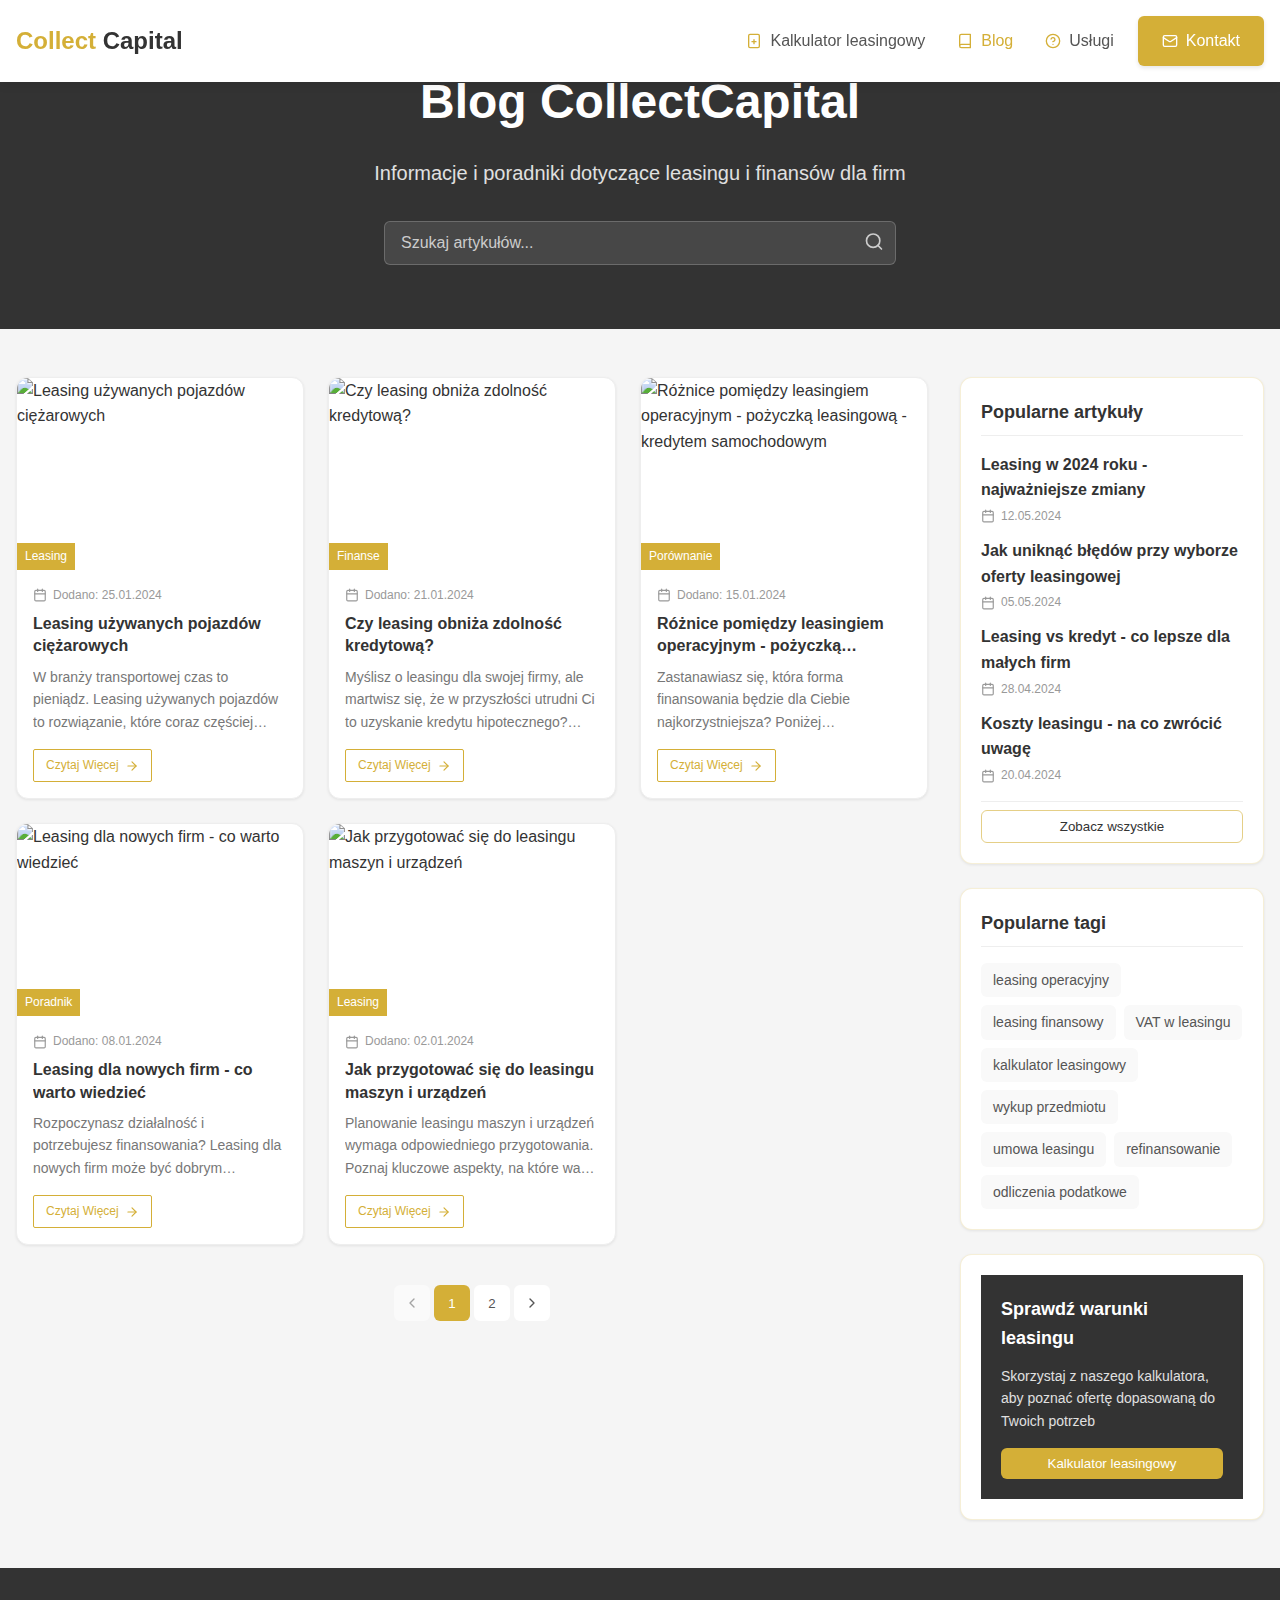
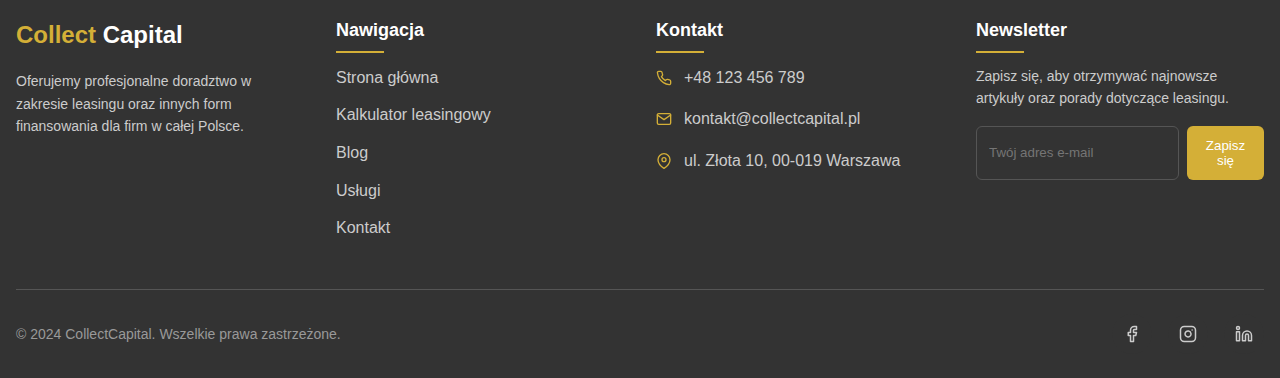
==== public/blog.html @ 5bdd5961 "Add blog post page" ====
<!DOCTYPE html>
<html lang="pl">
<head>
  <meta charset="UTF-8">
  <meta name="viewport" content="width=device-width, initial-scale=1.0">
  <title>Blog - CollectCapital</title>
  <link rel="stylesheet" href="./css/blog-styles.css">
  <link rel="stylesheet" href="https://fonts.googleapis.com/css2?family=Segoe+UI:wght@400;500;600;700&display=swap">
</head>
<body>
  <header class="navbar">
    <div class="container-custom">
      <div class="navbar-content">
        <!-- Logo -->
        <a href="/" class="logo">
          <span class="logo-text">
            <span class="text-brand-gold">Collect</span>
            <span class="text-brand-darkGray">Capital</span>
          </span>
        </a>

        <!-- Desktop Menu -->
        <nav class="desktop-menu">
          <a href="/kalkulator-leasing" class="nav-link">
            <svg xmlns="http://www.w3.org/2000/svg" width="16" height="16" viewBox="0 0 24 24" fill="none" stroke="currentColor" stroke-width="2" stroke-linecap="round" stroke-linejoin="round" class="icon icon-gold">
              <rect x="4" y="2" width="16" height="20" rx="2" ry="2"></rect>
              <line x1="12" y1="10" x2="12" y2="16"></line>
              <line x1="9" y1="13" x2="15" y2="13"></line>
            </svg>
            <span>Kalkulator leasingowy</span>
          </a>
          <a href="/blog" class="nav-link active">
            <svg xmlns="http://www.w3.org/2000/svg" width="16" height="16" viewBox="0 0 24 24" fill="none" stroke="currentColor" stroke-width="2" stroke-linecap="round" stroke-linejoin="round" class="icon">
              <path d="M4 19.5v-15A2.5 2.5 0 0 1 6.5 2H20v20H6.5a2.5 2.5 0 0 1 0-5H20"></path>
            </svg>
            <span>Blog</span>
          </a>
          <a href="/#uslugi" class="nav-link">
            <svg xmlns="http://www.w3.org/2000/svg" width="16" height="16" viewBox="0 0 24 24" fill="none" stroke="currentColor" stroke-width="2" stroke-linecap="round" stroke-linejoin="round" class="icon icon-gold">
              <circle cx="12" cy="12" r="10"></circle>
              <path d="M9.09 9a3 3 0 0 1 5.83 1c0 2-3 3-3 3"></path>
              <line x1="12" y1="17" x2="12.01" y2="17"></line>
            </svg>
            <span>Usługi</span>
          </a>
          <a href="/#kontakt" class="btn-primary nav-btn">
            <svg xmlns="http://www.w3.org/2000/svg" width="16" height="16" viewBox="0 0 24 24" fill="none" stroke="currentColor" stroke-width="2" stroke-linecap="round" stroke-linejoin="round" class="icon">
              <rect x="2" y="4" width="20" height="16" rx="2"></rect>
              <path d="m22 7-8.97 5.7a1.94 1.94 0 0 1-2.06 0L2 7"></path>
            </svg>
            <span>Kontakt</span>
          </a>
        </nav>

        <!-- Mobile Menu Button -->
        <button class="mobile-menu-btn" id="mobileMenuBtn">
          <svg xmlns="http://www.w3.org/2000/svg" width="24" height="24" viewBox="0 0 24 24" fill="none" stroke="currentColor" stroke-width="2" stroke-linecap="round" stroke-linejoin="round" class="menu-icon">
            <line x1="4" y1="12" x2="20" y2="12"></line>
            <line x1="4" y1="6" x2="20" y2="6"></line>
            <line x1="4" y1="18" x2="20" y2="18"></line>
          </svg>
        </button>
      </div>

      <!-- Mobile Menu -->
      <div class="mobile-menu" id="mobileMenu">
        <div class="mobile-menu-links">
          <a href="/kalkulator-leasing" class="mobile-link">
            <svg xmlns="http://www.w3.org/2000/svg" width="20" height="20" viewBox="0 0 24 24" fill="none" stroke="currentColor" stroke-width="2" stroke-linecap="round" stroke-linejoin="round" class="icon icon-gold">
              <rect x="4" y="2" width="16" height="20" rx="2" ry="2"></rect>
              <line x1="12" y1="10" x2="12" y2="16"></line>
              <line x1="9" y1="13" x2="15" y2="13"></line>
            </svg>
            <span>Kalkulator leasingowy</span>
          </a>
          <a href="/blog" class="mobile-link active">
            <svg xmlns="http://www.w3.org/2000/svg" width="20" height="20" viewBox="0 0 24 24" fill="none" stroke="currentColor" stroke-width="2" stroke-linecap="round" stroke-linejoin="round" class="icon">
              <path d="M4 19.5v-15A2.5 2.5 0 0 1 6.5 2H20v20H6.5a2.5 2.5 0 0 1 0-5H20"></path>
            </svg>
            <span>Blog</span>
          </a>
          <a href="/#uslugi" class="mobile-link">
            <svg xmlns="http://www.w3.org/2000/svg" width="20" height="20" viewBox="0 0 24 24" fill="none" stroke="currentColor" stroke-width="2" stroke-linecap="round" stroke-linejoin="round" class="icon icon-gold">
              <circle cx="12" cy="12" r="10"></circle>
              <path d="M9.09 9a3 3 0 0 1 5.83 1c0 2-3 3-3 3"></path>
              <line x1="12" y1="17" x2="12.01" y2="17"></line>
            </svg>
            <span>Usługi</span>
          </a>
          <a href="/#kontakt" class="mobile-link mobile-btn">
            <svg xmlns="http://www.w3.org/2000/svg" width="20" height="20" viewBox="0 0 24 24" fill="none" stroke="currentColor" stroke-width="2" stroke-linecap="round" stroke-linejoin="round" class="icon">
              <rect x="2" y="4" width="20" height="16" rx="2"></rect>
              <path d="m22 7-8.97 5.7a1.94 1.94 0 0 1-2.06 0L2 7"></path>
            </svg>
            <span>Kontakt</span>
          </a>
        </div>
      </div>
    </div>
  </header>
  
  <main>
    <!-- Blog Header -->
    <div class="blog-header">
      <div class="container-custom">
        <h1 class="blog-title">Blog CollectCapital</h1>
        <p class="blog-subtitle">
          Informacje i poradniki dotyczące leasingu i finansów dla firm
        </p>
        
        <!-- Search Bar -->
        <div class="search-container">
          <div class="search-bar">
            <input
              type="text"
              placeholder="Szukaj artykułów..."
              id="searchInput"
              class="search-input"
            />
            <button class="search-button">
              <svg xmlns="http://www.w3.org/2000/svg" width="20" height="20" viewBox="0 0 24 24" fill="none" stroke="currentColor" stroke-width="2" stroke-linecap="round" stroke-linejoin="round">
                <circle cx="11" cy="11" r="8"></circle>
                <line x1="21" y1="21" x2="16.65" y2="16.65"></line>
              </svg>
            </button>
          </div>
        </div>
      </div>
    </div>
    
    <!-- Blog Content -->
    <div class="blog-content">
      <div class="container-custom">
        <div class="blog-grid">
          <!-- Articles Grid -->
          <div class="articles-grid">
            <div class="articles-container">
              <!-- Article 1 -->
              <article class="blog-card">
                <a href="/blog-post.html?id=1">
                  <div class="blog-card-image">
                    <img 
                      src="https://images.unsplash.com/photo-1519003722824-194d4455a60c?w=800&h=500&auto=format&fit=crop" 
                      alt="Leasing używanych pojazdów ciężarowych" 
                    />
                    <div class="blog-card-category">
                      Leasing
                    </div>
                  </div>
                </a>
                <div class="blog-card-content">
                  <div class="blog-card-date">
                    <svg xmlns="http://www.w3.org/2000/svg" width="14" height="14" viewBox="0 0 24 24" fill="none" stroke="currentColor" stroke-width="2" stroke-linecap="round" stroke-linejoin="round">
                      <rect x="3" y="4" width="18" height="18" rx="2" ry="2"></rect>
                      <line x1="16" y1="2" x2="16" y2="6"></line>
                      <line x1="8" y1="2" x2="8" y2="6"></line>
                      <line x1="3" y1="10" x2="21" y2="10"></line>
                    </svg>
                    <span>Dodano: 25.01.2024</span>
                  </div>
                  <h2 class="blog-card-title">
                    <a href="/blog-post.html?id=1">
                      Leasing używanych pojazdów ciężarowych
                    </a>
                  </h2>
                  <p class="blog-card-excerpt">W branży transportowej czas to pieniądz. Leasing używanych pojazdów to rozwiązanie, które coraz częściej wybierają firmy transportowe.</p>
                  <a href="/blog-post.html?id=1" class="blog-card-link">
                    Czytaj Więcej
                    <svg xmlns="http://www.w3.org/2000/svg" width="14" height="14" viewBox="0 0 24 24" fill="none" stroke="currentColor" stroke-width="2" stroke-linecap="round" stroke-linejoin="round">
                      <line x1="5" y1="12" x2="19" y2="12"></line>
                      <polyline points="12 5 19 12 12 19"></polyline>
                    </svg>
                  </a>
                </div>
              </article>
              
              <!-- Article 2 -->
              <article class="blog-card">
                <a href="/blog-post.html?id=2">
                  <div class="blog-card-image">
                    <img 
                      src="https://images.unsplash.com/photo-1589666564459-93cdd3ab856a?w=800&h=500&auto=format&fit=crop" 
                      alt="Czy leasing obniża zdolność kredytową?" 
                    />
                    <div class="blog-card-category">
                      Finanse
                    </div>
                  </div>
                </a>
                <div class="blog-card-content">
                  <div class="blog-card-date">
                    <svg xmlns="http://www.w3.org/2000/svg" width="14" height="14" viewBox="0 0 24 24" fill="none" stroke="currentColor" stroke-width="2" stroke-linecap="round" stroke-linejoin="round">
                      <rect x="3" y="4" width="18" height="18" rx="2" ry="2"></rect>
                      <line x1="16" y1="2" x2="16" y2="6"></line>
                      <line x1="8" y1="2" x2="8" y2="6"></line>
                      <line x1="3" y1="10" x2="21" y2="10"></line>
                    </svg>
                    <span>Dodano: 21.01.2024</span>
                  </div>
                  <h2 class="blog-card-title">
                    <a href="/blog-post.html?id=2">
                      Czy leasing obniża zdolność kredytową?
                    </a>
                  </h2>
                  <p class="blog-card-excerpt">Myślisz o leasingu dla swojej firmy, ale martwisz się, że w przyszłości utrudni Ci to uzyskanie kredytu hipotecznego? Sprawdź jak jest!</p>
                  <a href="/blog-post.html?id=2" class="blog-card-link">
                    Czytaj Więcej
                    <svg xmlns="http://www.w3.org/2000/svg" width="14" height="14" viewBox="0 0 24 24" fill="none" stroke="currentColor" stroke-width="2" stroke-linecap="round" stroke-linejoin="round">
                      <line x1="5" y1="12" x2="19" y2="12"></line>
                      <polyline points="12 5 19 12 12 19"></polyline>
                    </svg>
                  </a>
                </div>
              </article>
              
              <!-- Article 3 -->
              <article class="blog-card">
                <a href="/blog-post.html?id=3">
                  <div class="blog-card-image">
                    <img 
                      src="https://images.unsplash.com/photo-1593672715438-d88a70629abe?w=800&h=500&auto=format&fit=crop" 
                      alt="Różnice pomiędzy leasingiem operacyjnym - pożyczką leasingową - kredytem samochodowym" 
                    />
                    <div class="blog-card-category">
                      Porównanie
                    </div>
                  </div>
                </a>
                <div class="blog-card-content">
                  <div class="blog-card-date">
                    <svg xmlns="http://www.w3.org/2000/svg" width="14" height="14" viewBox="0 0 24 24" fill="none" stroke="currentColor" stroke-width="2" stroke-linecap="round" stroke-linejoin="round">
                      <rect x="3" y="4" width="18" height="18" rx="2" ry="2"></rect>
                      <line x1="16" y1="2" x2="16" y2="6"></line>
                      <line x1="8" y1="2" x2="8" y2="6"></line>
                      <line x1="3" y1="10" x2="21" y2="10"></line>
                    </svg>
                    <span>Dodano: 15.01.2024</span>
                  </div>
                  <h2 class="blog-card-title">
                    <a href="/blog-post.html?id=3">
                      Różnice pomiędzy leasingiem operacyjnym - pożyczką leasingową - kredytem samochodowym
                    </a>
                  </h2>
                  <p class="blog-card-excerpt">Zastanawiasz się, która forma finansowania będzie dla Ciebie najkorzystniejsza? Poniżej przedstawiamy różnice i pomagamy wybrać.</p>
                  <a href="/blog-post.html?id=3" class="blog-card-link">
                    Czytaj Więcej
                    <svg xmlns="http://www.w3.org/2000/svg" width="14" height="14" viewBox="0 0 24 24" fill="none" stroke="currentColor" stroke-width="2" stroke-linecap="round" stroke-linejoin="round">
                      <line x1="5" y1="12" x2="19" y2="12"></line>
                      <polyline points="12 5 19 12 12 19"></polyline>
                    </svg>
                  </a>
                </div>
              </article>
              
              <!-- Article 4 -->
              <article class="blog-card">
                <a href="/blog-post.html?id=4">
                  <div class="blog-card-image">
                    <img 
                      src="https://images.unsplash.com/photo-1507679799987-c73779587ccf?w=800&h=500&auto=format&fit=crop" 
                      alt="Leasing dla nowych firm - co warto wiedzieć" 
                    />
                    <div class="blog-card-category">
                      Poradnik
                    </div>
                  </div>
                </a>
                <div class="blog-card-content">
                  <div class="blog-card-date">
                    <svg xmlns="http://www.w3.org/2000/svg" width="14" height="14" viewBox="0 0 24 24" fill="none" stroke="currentColor" stroke-width="2" stroke-linecap="round" stroke-linejoin="round">
                      <rect x="3" y="4" width="18" height="18" rx="2" ry="2"></rect>
                      <line x1="16" y1="2" x2="16" y2="6"></line>
                      <line x1="8" y1="2" x2="8" y2="6"></line>
                      <line x1="3" y1="10" x2="21" y2="10"></line>
                    </svg>
                    <span>Dodano: 08.01.2024</span>
                  </div>
                  <h2 class="blog-card-title">
                    <a href="/blog-post.html?id=4">
                      Leasing dla nowych firm - co warto wiedzieć
                    </a>
                  </h2>
                  <p class="blog-card-excerpt">Rozpoczynasz działalność i potrzebujesz finansowania? Leasing dla nowych firm może być dobrym rozwiązaniem. Poznaj warunki i możliwości.</p>
                  <a href="/blog-post.html?id=4" class="blog-card-link">
                    Czytaj Więcej
                    <svg xmlns="http://www.w3.org/2000/svg" width="14" height="14" viewBox="0 0 24 24" fill="none" stroke="currentColor" stroke-width="2" stroke-linecap="round" stroke-linejoin="round">
                      <line x1="5" y1="12" x2="19" y2="12"></line>
                      <polyline points="12 5 19 12 12 19"></polyline>
                    </svg>
                  </a>
                </div>
              </article>
              
              <!-- Article 5 -->
              <article class="blog-card">
                <a href="/blog-post.html?id=5">
                  <div class="blog-card-image">
                    <img 
                      src="https://images.unsplash.com/photo-1570222094114-d054a817e56b?w=800&h=500&auto=format&fit=crop" 
                      alt="Jak przygotować się do leasingu maszyn i urządzeń" 
                    />
                    <div class="blog-card-category">
                      Leasing
                    </div>
                  </div>
                </a>
                <div class="blog-card-content">
                  <div class="blog-card-date">
                    <svg xmlns="http://www.w3.org/2000/svg" width="14" height="14" viewBox="0 0 24 24" fill="none" stroke="currentColor" stroke-width="2" stroke-linecap="round" stroke-linejoin="round">
                      <rect x="3" y="4" width="18" height="18" rx="2" ry="2"></rect>
                      <line x1="16" y1="2" x2="16" y2="6"></line>
                      <line x1="8" y1="2" x2="8" y2="6"></line>
                      <line x1="3" y1="10" x2="21" y2="10"></line>
                    </svg>
                    <span>Dodano: 02.01.2024</span>
                  </div>
                  <h2 class="blog-card-title">
                    <a href="/blog-post.html?id=5">
                      Jak przygotować się do leasingu maszyn i urządzeń
                    </a>
                  </h2>
                  <p class="blog-card-excerpt">Planowanie leasingu maszyn i urządzeń wymaga odpowiedniego przygotowania. Poznaj kluczowe aspekty, na które warto zwrócić uwagę.</p>
                  <a href="/blog-post.html?id=5" class="blog-card-link">
                    Czytaj Więcej
                    <svg xmlns="http://www.w3.org/2000/svg" width="14" height="14" viewBox="0 0 24 24" fill="none" stroke="currentColor" stroke-width="2" stroke-linecap="round" stroke-linejoin="round">
                      <line x1="5" y1="12" x2="19" y2="12"></line>
                      <polyline points="12 5 19 12 12 19"></polyline>
                    </svg>
                  </a>
                </div>
              </article>
            </div>
            
            <!-- Pagination -->
            <div class="pagination">
              <nav class="pagination-nav">
                <button class="pagination-btn pagination-prev disabled">
                  <svg xmlns="http://www.w3.org/2000/svg" width="16" height="16" viewBox="0 0 24 24" fill="none" stroke="currentColor" stroke-width="2" stroke-linecap="round" stroke-linejoin="round">
                    <polyline points="15 18 9 12 15 6"></polyline>
                  </svg>
                </button>
                
                <button class="pagination-btn pagination-page active">1</button>
                <button class="pagination-btn pagination-page">2</button>
                
                <button class="pagination-btn pagination-next">
                  <svg xmlns="http://www.w3.org/2000/svg" width="16" height="16" viewBox="0 0 24 24" fill="none" stroke="currentColor" stroke-width="2" stroke-linecap="round" stroke-linejoin="round">
                    <polyline points="9 18 15 12 9 6"></polyline>
                  </svg>
                </button>
              </nav>
            </div>
          </div>
          
          <!-- Sidebar -->
          <div class="blog-sidebar">
            <!-- Popular articles -->
            <div class="sidebar-widget">
              <h3 class="sidebar-widget-title">Popularne artykuły</h3>
              <ul class="popular-articles">
                <li class="popular-article">
                  <a href="/blog-post.html?id=6" class="popular-article-link">
                    <h4 class="popular-article-title">
                      Leasing w 2024 roku - najważniejsze zmiany
                    </h4>
                    <div class="popular-article-date">
                      <svg xmlns="http://www.w3.org/2000/svg" width="14" height="14" viewBox="0 0 24 24" fill="none" stroke="currentColor" stroke-width="2" stroke-linecap="round" stroke-linejoin="round">
                        <rect x="3" y="4" width="18" height="18" rx="2" ry="2"></rect>
                        <line x1="16" y1="2" x2="16" y2="6"></line>
                        <line x1="8" y1="2" x2="8" y2="6"></line>
                        <line x1="3" y1="10" x2="21" y2="10"></line>
                      </svg>
                      12.05.2024
                    </div>
                  </a>
                </li>
                <li class="popular-article">
                  <a href="/blog-post.html?id=7" class="popular-article-link">
                    <h4 class="popular-article-title">
                      Jak uniknąć błędów przy wyborze oferty leasingowej
                    </h4>
                    <div class="popular-article-date">
                      <svg xmlns="http://www.w3.org/2000/svg" width="14" height="14" viewBox="0 0 24 24" fill="none" stroke="currentColor" stroke-width="2" stroke-linecap="round" stroke-linejoin="round">
                        <rect x="3" y="4" width="18" height="18" rx="2" ry="2"></rect>
                        <line x1="16" y1="2" x2="16" y2="6"></line>
                        <line x1="8" y1="2" x2="8" y2="6"></line>
                        <line x1="3" y1="10" x2="21" y2="10"></line>
                      </svg>
                      05.05.2024
                    </div>
                  </a>
                </li>
                <li class="popular-article">
                  <a href="/blog-post.html?id=8" class="popular-article-link">
                    <h4 class="popular-article-title">
                      Leasing vs kredyt - co lepsze dla małych firm
                    </h4>
                    <div class="popular-article-date">
                      <svg xmlns="http://www.w3.org/2000/svg" width="14" height="14" viewBox="0 0 24 24" fill="none" stroke="currentColor" stroke-width="2" stroke-linecap="round" stroke-linejoin="round">
                        <rect x="3" y="4" width="18" height="18" rx="2" ry="2"></rect>
                        <line x1="16" y1="2" x2="16" y2="6"></line>
                        <line x1="8" y1="2" x2="8" y2="6"></line>
                        <line x1="3" y1="10" x2="21" y2="10"></line>
                      </svg>
                      28.04.2024
                    </div>
                  </a>
                </li>
                <li class="popular-article">
                  <a href="/blog-post.html?id=9" class="popular-article-link">
                    <h4 class="popular-article-title">
                      Koszty leasingu - na co zwrócić uwagę
                    </h4>
                    <div class="popular-article-date">
                      <svg xmlns="http://www.w3.org/2000/svg" width="14" height="14" viewBox="0 0 24 24" fill="none" stroke="currentColor" stroke-width="2" stroke-linecap="round" stroke-linejoin="round">
                        <rect x="3" y="4" width="18" height="18" rx="2" ry="2"></rect>
                        <line x1="16" y1="2" x2="16" y2="6"></line>
                        <line x1="8" y1="2" x2="8" y2="6"></line>
                        <line x1="3" y1="10" x2="21" y2="10"></line>
                      </svg>
                      20.04.2024
                    </div>
                  </a>
                </li>
              </ul>
              <div class="sidebar-widget-cta">
                <a href="/blog">
                  <button class="widget-cta-button">
                    Zobacz wszystkie
                  </button>
                </a>
              </div>
            </div>
            
            <!-- Tags -->
            <div class="sidebar-widget">
              <h3 class="sidebar-widget-title">Popularne tagi</h3>
              <div class="tags-container">
                <a href="/blog/tag/leasing-operacyjny" class="tag">leasing operacyjny</a>
                <a href="/blog/tag/leasing-finansowy" class="tag">leasing finansowy</a>
                <a href="/blog/tag/vat-w-leasingu" class="tag">VAT w leasingu</a>
                <a href="/blog/tag/kalkulator-leasingowy" class="tag">kalkulator leasingowy</a>
                <a href="/blog/tag/wykup-przedmiotu" class="tag">wykup przedmiotu</a>
                <a href="/blog/tag/umowa-leasingu" class="tag">umowa leasingu</a>
                <a href="/blog/tag/refinansowanie" class="tag">refinansowanie</a>
                <a href="/blog/tag/odliczenia-podatkowe" class="tag">odliczenia podatkowe</a>
              </div>
            </div>
            
            <!-- Leasing calculator CTA -->
            <div class="sidebar-widget calculator-cta">
              <div class="calculator-cta-content">
                <h3 class="calculator-cta-title">Sprawdź warunki leasingu</h3>
                <p class="calculator-cta-text">Skorzystaj z naszego kalkulatora, aby poznać ofertę dopasowaną do Twoich potrzeb</p>
                <a href="/kalkulator-leasing">
                  <button class="calculator-cta-button">
                    Kalkulator leasingowy
                  </button>
                </a>
              </div>
            </div>
          </div>
        </div>
      </div>
    </div>
  </main>
  
  <footer class="footer">
    <div class="container-custom">
      <div class="footer-grid">
        <div class="footer-column">
          <a href="/" class="footer-logo">
            <span class="footer-logo-text">
              <span class="text-brand-gold">Collect</span>
              <span class="text-white">Capital</span>
            </span>
          </a>
          <p class="footer-description">
            Oferujemy profesjonalne doradztwo w zakresie leasingu oraz innych form finansowania dla firm w całej Polsce.
          </p>
        </div>
        
        <div class="footer-column">
          <h4 class="footer-heading">Nawigacja</h4>
          <ul class="footer-links">
            <li><a href="/" class="footer-link">Strona główna</a></li>
            <li><a href="/kalkulator-leasing" class="footer-link">Kalkulator leasingowy</a></li>
            <li><a href="/blog" class="footer-link">Blog</a></li>
            <li><a href="/#uslugi" class="footer-link">Usługi</a></li>
            <li><a href="/#kontakt" class="footer-link">Kontakt</a></li>
          </ul>
        </div>
        
        <div class="footer-column">
          <h4 class="footer-heading">Kontakt</h4>
          <address class="footer-contact">
            <div class="footer-contact-item">
              <svg xmlns="http://www.w3.org/2000/svg" width="16" height="16" viewBox="0 0 24 24" fill="none" stroke="currentColor" stroke-width="2" stroke-linecap="round" stroke-linejoin="round" class="footer-icon">
                <path d="M22 16.92v3a2 2 0 0 1-2.18 2 19.79 19.79 0 0 1-8.63-3.07 19.5 19.5 0 0 1-6-6 19.79 19.79 0 0 1-3.07-8.67A2 2 0 0 1 4.11 2h3a2 2 0 0 1 2 1.72 12.84 12.84 0 0 0 .7 2.81 2 2 0 0 1-.45 2.11L8.09 9.91a16 16 0 0 0 6 6l1.27-1.27a2 2 0 0 1 2.11-.45 12.84 12.84 0 0 0 2.81.7A2 2 0 0 1 22 16.92z"></path>
              </svg>
              <span>+48 123 456 789</span>
            </div>
            
            <div class="footer-contact-item">
              <svg xmlns="http://www.w3.org/2000/svg" width="16" height="16" viewBox="0 0 24 24" fill="none" stroke="currentColor" stroke-width="2" stroke-linecap="round" stroke-linejoin="round" class="footer-icon">
                <path d="M4 4h16c1.1 0 2 .9 2 2v12c0 1.1-.9 2-2 2H4c-1.1 0-2-.9-2-2V6c0-1.1.9-2 2-2z"></path>
                <polyline points="22,6 12,13 2,6"></polyline>
              </svg>
              <span>kontakt@collectcapital.pl</span>
            </div>
            
            <div class="footer-contact-item">
              <svg xmlns="http://www.w3.org/2000/svg" width="16" height="16" viewBox="0 0 24 24" fill="none" stroke="currentColor" stroke-width="2" stroke-linecap="round" stroke-linejoin="round" class="footer-icon">
                <path d="M21 10c0 7-9 13-9 13s-9-6-9-13a9 9 0 0 1 18 0z"></path>
                <circle cx="12" cy="10" r="3"></circle>
              </svg>
              <span>ul. Złota 10, 00-019 Warszawa</span>
            </div>
          </address>
        </div>
        
        <div class="footer-column">
          <h4 class="footer-heading">Newsletter</h4>
          <p class="footer-newsletter-text">
            Zapisz się, aby otrzymywać najnowsze artykuły oraz porady dotyczące leasingu.
          </p>
          <form class="footer-newsletter-form">
            <input type="email" placeholder="Twój adres e-mail" class="footer-newsletter-input" required />
            <button type="submit" class="footer-newsletter-submit">Zapisz się</button>
          </form>
        </div>
      </div>
      
      <div class="footer-bottom">
        <div class="footer-copyright">
          © 2024 CollectCapital. Wszelkie prawa zastrzeżone.
        </div>
        <div class="footer-social">
          <a href="#" class="footer-social-link">
            <svg xmlns="http://www.w3.org/2000/svg" width="18" height="18" viewBox="0 0 24 24" fill="none" stroke="currentColor" stroke-width="2" stroke-linecap="round" stroke-linejoin="round">
              <path d="M18 2h-3a5 5 0 0 0-5 5v3H7v4h3v8h4v-8h3l1-4h-4V7a1 1 0 0 1 1-1h3z"></path>
            </svg>
          </a>
          <a href="#" class="footer-social-link">
            <svg xmlns="http://www.w3.org/2000/svg" width="18" height="18" viewBox="0 0 24 24" fill="none" stroke="currentColor" stroke-width="2" stroke-linecap="round" stroke-linejoin="round">
              <rect x="2" y="2" width="20" height="20" rx="5" ry="5"></rect>
              <path d="M16 11.37A4 4 0 1 1 12.63 8 4 4 0 0 1 16 11.37z"></path>
              <line x1="17.5" y1="6.5" x2="17.51" y2="6.5"></line>
            </svg>
          </a>
          <a href="#" class="footer-social-link">
            <svg xmlns="http://www.w3.org/2000/svg" width="18" height="18" viewBox="0 0 24 24" fill="none" stroke="currentColor" stroke-width="2" stroke-linecap="round" stroke-linejoin="round">
              <path d="M16 8a6 6 0 0 1 6 6v7h-4v-7a2 2 0 0 0-2-2 2 2 0 0 0-2 2v7h-4v-7a6 6 0 0 1 6-6z"></path>
              <rect x="2" y="9" width="4" height="12"></rect>
              <circle cx="4" cy="4" r="2"></circle>
            </svg>
          </a>
        </div>
      </div>
    </div>
  </footer>
  
  <script src="./js/blog.js"></script>
</body>
</html>
---- public/css/blog-styles.css ----
/* Resetowanie stylów */
* {
  box-sizing: border-box;
  margin: 0;
  padding: 0;
}

html {
  scroll-behavior: smooth;
}

body {
  font-family: 'Segoe UI', Tahoma, Geneva, Verdana, sans-serif;
  line-height: 1.6;
  color: #333;
  background-color: #f5f5f5;
}

a {
  text-decoration: none;
  color: inherit;
}

img {
  max-width: 100%;
  height: auto;
}

ul, ol {
  list-style: none;
}

/* Zmienne kolorów */
:root {
  --brand-gold: #D4AF37;
  --brand-lightGold: #E5C158;
  --brand-darkGray: #333;
  --brand-lightGray: #f5f5f5;
  --white: #fff;
  --gray-100: #f9f9f9;
  --gray-200: #eee;
  --gray-300: #e0e0e0;
  --gray-400: #ccc;
  --gray-500: #999;
  --gray-600: #777;
  --gray-700: #555;
  --gray-800: #333;
  --gray-900: #111;
}

/* Kontenery */
.container-custom {
  max-width: 1280px;
  margin: 0 auto;
  padding: 0 1rem;
}

.py-16 {
  padding-top: 4rem;
  padding-bottom: 4rem;
}

.pt-28 {
  padding-top: 7rem;
}

/* Nagłówek (navbar) */
.navbar {
  position: fixed;
  top: 0;
  left: 0;
  right: 0;
  z-index: 50;
  transition: all 0.3s ease;
  background-color: var(--white);
  box-shadow: 0 2px 10px rgba(0, 0, 0, 0.1);
  padding: 1rem 0;
}

.navbar-content {
  display: flex;
  align-items: center;
  justify-content: space-between;
}

.logo {
  display: flex;
  align-items: center;
  gap: 0.5rem;
  transition: opacity 0.3s;
}

.logo:hover {
  opacity: 0.8;
}

.logo-text {
  font-size: 1.5rem;
  font-weight: bold;
}

.text-brand-gold {
  color: var(--brand-gold);
}

.text-brand-darkGray {
  color: var(--brand-darkGray);
}

.text-white {
  color: var(--white);
}

.desktop-menu {
  display: none;
}

.nav-link {
  display: flex;
  align-items: center;
  padding: 0.5rem 1rem;
  border-radius: 0.375rem;
  color: var(--gray-700);
  transition: background-color 0.2s;
}

.nav-link:hover {
  background-color: var(--brand-lightGray);
}

.nav-link.active {
  color: var(--brand-gold);
  font-weight: 500;
}

.nav-btn {
  display: flex;
  align-items: center;
  margin-left: 0.5rem;
  padding: 0.5rem 1rem;
}

.icon {
  margin-right: 0.5rem;
}

.icon-gold {
  color: var(--brand-gold);
}

.mobile-menu-btn {
  display: flex;
  padding: 0.5rem;
  border: none;
  background: transparent;
  cursor: pointer;
  color: var(--gray-700);
  border-radius: 0.375rem;
}

.mobile-menu-btn:hover {
  background-color: var(--gray-100);
}

.menu-icon {
  width: 1.5rem;
  height: 1.5rem;
}

.mobile-menu {
  height: 0;
  overflow: hidden;
  opacity: 0;
  transition: all 0.3s ease-in-out;
}

.mobile-menu.open {
  height: auto;
  opacity: 1;
  margin-top: 1rem;
}

.mobile-menu-links {
  display: flex;
  flex-direction: column;
  padding: 0.5rem 0;
}

.mobile-link {
  display: flex;
  align-items: center;
  padding: 0.75rem;
  border-radius: 0.375rem;
  color: var(--gray-700);
  transition: background-color 0.2s;
}

.mobile-link:hover {
  background-color: var(--brand-lightGray);
}

.mobile-link.active {
  color: var(--brand-gold);
  font-weight: 500;
}

.mobile-btn {
  background-color: var(--brand-gold);
  color: var(--white);
  margin-top: 0.5rem;
  transition: background-color 0.2s;
}

.mobile-btn:hover {
  background-color: var(--brand-lightGold);
}

/* Przyciski */
.btn-primary {
  background-color: var(--brand-gold);
  color: var(--white);
  padding: 0.75rem 1.5rem;
  border-radius: 0.375rem;
  font-weight: 500;
  transition: background-color 0.3s;
  display: inline-flex;
  align-items: center;
  justify-content: center;
  cursor: pointer;
  border: none;
  box-shadow: 0 2px 4px rgba(0, 0, 0, 0.1);
}

.btn-primary:hover {
  background-color: var(--brand-lightGold);
}

/* Nagłówek bloga */
.blog-header {
  background-color: var(--brand-darkGray);
  color: var(--white);
  padding: 4rem 1rem;
  text-align: center;
}

.blog-title {
  font-size: 2.5rem;
  font-weight: bold;
  margin-bottom: 1rem;
}

.blog-subtitle {
  font-size: 1.25rem;
  color: var(--gray-300);
  max-width: 48rem;
  margin: 0 auto 2rem;
}

.search-container {
  max-width: 32rem;
  margin: 0 auto;
}

.search-bar {
  position: relative;
  width: 100%;
}

.search-input {
  width: 100%;
  padding: 0.75rem 1rem;
  border-radius: 0.375rem;
  background-color: rgba(255, 255, 255, 0.1);
  border: 1px solid rgba(255, 255, 255, 0.2);
  color: var(--white);
  font-size: 1rem;
}

.search-input::placeholder {
  color: var(--gray-400);
}

.search-button {
  position: absolute;
  right: 0.75rem;
  top: 50%;
  transform: translateY(-50%);
  background: transparent;
  border: none;
  color: var(--gray-400);
  cursor: pointer;
}

/* Zawartość bloga */
.blog-content {
  padding: 3rem 0;
}

.blog-grid {
  display: grid;
  grid-template-columns: 1fr;
  gap: 2rem;
}

.articles-grid {
  display: flex;
  flex-direction: column;
}

.articles-container {
  display: grid;
  grid-template-columns: 1fr;
  gap: 1.5rem;
}

/* Karty wpisów na blogu */
.blog-card {
  background-color: var(--white);
  border-radius: 0.75rem;
  overflow: hidden;
  box-shadow: 0 1px 3px rgba(0, 0, 0, 0.08);
  display: flex;
  flex-direction: column;
  height: 100%;
  border: 1px solid var(--gray-200);
  transition: box-shadow 0.3s;
}

.blog-card:hover {
  box-shadow: 0 4px 15px rgba(0, 0, 0, 0.1);
}

.blog-card-image {
  position: relative;
  height: 12rem;
  overflow: hidden;
}

.blog-card-image img {
  width: 100%;
  height: 100%;
  object-fit: cover;
  transition: transform 0.5s;
}

.blog-card:hover .blog-card-image img {
  transform: scale(1.05);
}

.blog-card-category {
  position: absolute;
  bottom: 0;
  left: 0;
  background-color: var(--brand-gold);
  color: var(--white);
  font-size: 0.75rem;
  font-weight: 500;
  padding: 0.25rem 0.5rem;
}

.blog-card-content {
  padding: 1rem;
  display: flex;
  flex-direction: column;
  flex-grow: 1;
}

.blog-card-date {
  display: flex;
  align-items: center;
  color: var(--gray-500);
  font-size: 0.75rem;
  margin-bottom: 0.5rem;
}

.blog-card-date svg {
  margin-right: 0.375rem;
}

.blog-card-title {
  font-size: 1rem;
  font-weight: 600;
  margin-bottom: 0.5rem;
  line-height: 1.4;
  display: -webkit-box;
  -webkit-line-clamp: 2;
  -webkit-box-orient: vertical;
  overflow: hidden;
}

.blog-card-title a:hover {
  color: var(--brand-gold);
  transition: color 0.2s;
}

.blog-card-excerpt {
  font-size: 0.875rem;
  color: var(--gray-600);
  margin-bottom: 1rem;
  display: -webkit-box;
  -webkit-line-clamp: 3;
  -webkit-box-orient: vertical;
  overflow: hidden;
  flex-grow: 1;
}

.blog-card-link {
  font-size: 0.75rem;
  padding: 0.375rem 0.75rem;
  color: var(--brand-gold);
  border: 1px solid var(--brand-gold);
  background-color: transparent;
  border-radius: 0.125rem;
  transition: all 0.2s;
  display: inline-flex;
  align-items: center;
  align-self: flex-start;
}

.blog-card-link:hover {
  background-color: var(--brand-gold);
  color: var(--white);
}

.blog-card-link svg {
  margin-left: 0.375rem;
}

/* Paginacja */
.pagination {
  margin-top: 2.5rem;
  display: flex;
  justify-content: center;
}

.pagination-nav {
  display: flex;
  align-items: center;
  gap: 0.25rem;
}

.pagination-btn {
  width: 2.25rem;
  height: 2.25rem;
  display: flex;
  align-items: center;
  justify-content: center;
  border-radius: 0.375rem;
  border: none;
  background-color: var(--white);
  color: var(--gray-700);
  cursor: pointer;
  transition: background-color 0.2s;
}

.pagination-btn:hover:not(.disabled) {
  background-color: var(--gray-100);
}

.pagination-btn.active {
  background-color: var(--brand-gold);
  color: var(--white);
}

.pagination-btn.disabled {
  opacity: 0.5;
  cursor: not-allowed;
}

/* Sidebar */
.blog-sidebar {
  display: flex;
  flex-direction: column;
  gap: 1.5rem;
}

.sidebar-widget {
  background-color: var(--white);
  border-radius: 0.75rem;
  box-shadow: 0 1px 3px rgba(0, 0, 0, 0.08);
  padding: 1.25rem;
  border: 1px solid rgba(212, 175, 55, 0.2);
}

.sidebar-widget-title {
  font-size: 1.125rem;
  font-weight: 600;
  margin-bottom: 1rem;
  padding-bottom: 0.5rem;
  border-bottom: 1px solid var(--gray-200);
}

.popular-articles {
  margin-bottom: 1rem;
}

.popular-article {
  padding-bottom: 0.75rem;
}

.popular-article:last-child {
  padding-bottom: 0;
  border-bottom: none;
}

.popular-article-link {
  display: block;
}

.popular-article-title {
  color: var(--gray-800);
  transition: color 0.2s;
}

.popular-article-link:hover .popular-article-title {
  color: var(--brand-gold);
}

.popular-article-date {
  display: flex;
  align-items: center;
  margin-top: 0.25rem;
  font-size: 0.75rem;
  color: var(--gray-500);
}

.popular-article-date svg {
  margin-right: 0.375rem;
}

.sidebar-widget-cta {
  margin-top: 1rem;
  padding-top: 0.5rem;
  border-top: 1px solid var(--gray-200);
}

.widget-cta-button {
  width: 100%;
  padding: 0.5rem;
  border: 1px solid rgba(212, 175, 55, 0.6);
  background-color: transparent;
  color: var(--brand-darkGray);
  border-radius: 0.375rem;
  transition: all 0.2s;
  cursor: pointer;
}

.widget-cta-button:hover {
  background-color: var(--brand-gold);
  color: var(--white);
}

.tags-container {
  display: flex;
  flex-wrap: wrap;
  gap: 0.5rem;
}

.tag {
  padding: 0.375rem 0.75rem;
  background-color: var(--gray-100);
  color: var(--gray-700);
  border-radius: 0.375rem;
  font-size: 0.875rem;
  transition: all 0.2s;
}

.tag:hover {
  background-color: var(--brand-gold);
  color: var(--white);
}

.calculator-cta {
  background-color: var(--white);
  border-radius: 0.75rem;
  overflow: hidden;
  border: 1px solid rgba(212, 175, 55, 0.2);
}

.calculator-cta-content {
  background-color: var(--brand-darkGray);
  color: var(--white);
  padding: 1.25rem;
}

.calculator-cta-title {
  font-size: 1.125rem;
  font-weight: 600;
  margin-bottom: 0.75rem;
}

.calculator-cta-text {
  color: var(--gray-300);
  margin-bottom: 1rem;
  font-size: 0.875rem;
}

.calculator-cta-button {
  width: 100%;
  padding: 0.5rem 1rem;
  background-color: var(--brand-gold);
  color: var(--white);
  border: none;
  border-radius: 0.375rem;
  transition: background-color 0.2s;
  cursor: pointer;
}

.calculator-cta-button:hover {
  background-color: var(--brand-lightGold);
}

/* Stopka */
.footer {
  background-color: var(--brand-darkGray);
  color: var(--white);
  padding: 3rem 0 1.5rem;
}

.footer-grid {
  display: grid;
  grid-template-columns: 1fr;
  gap: 2rem;
}

.footer-column {
  display: flex;
  flex-direction: column;
}

.footer-logo {
  display: inline-block;
  margin-bottom: 1rem;
}

.footer-logo-text {
  font-size: 1.5rem;
  font-weight: bold;
}

.footer-description {
  color: var(--gray-400);
  font-size: 0.875rem;
  max-width: 20rem;
}

.footer-heading {
  font-size: 1.125rem;
  font-weight: 600;
  margin-bottom: 1.25rem;
  position: relative;
}

.footer-heading::after {
  content: '';
  position: absolute;
  left: 0;
  bottom: -0.5rem;
  width: 3rem;
  height: 2px;
  background-color: var(--brand-gold);
}

.footer-links {
  display: flex;
  flex-direction: column;
  gap: 0.75rem;
}

.footer-link {
  color: var(--gray-400);
  transition: color 0.2s;
}

.footer-link:hover {
  color: var(--brand-gold);
}

.footer-contact {
  display: flex;
  flex-direction: column;
  gap: 1rem;
  font-style: normal;
}

.footer-contact-item {
  display: flex;
  align-items: center;
  color: var(--gray-400);
}

.footer-icon {
  margin-right: 0.75rem;
  color: var(--brand-gold);
}

.footer-newsletter-text {
  color: var(--gray-400);
  margin-bottom: 1rem;
  font-size: 0.875rem;
}

.footer-newsletter-form {
  display: flex;
  flex-direction: column;
  gap: 0.5rem;
}

.footer-newsletter-input {
  padding: 0.75rem;
  border-radius: 0.375rem;
  border: 1px solid var(--gray-700);
  background-color: var(--gray-800);
  color: var(--white);
}

.footer-newsletter-submit {
  padding: 0.75rem;
  background-color: var(--brand-gold);
  color: var(--white);
  border: none;
  border-radius: 0.375rem;
  cursor: pointer;
  transition: background-color 0.2s;
}

.footer-newsletter-submit:hover {
  background-color: var(--brand-lightGold);
}

.footer-bottom {
  display: flex;
  flex-direction: column;
  align-items: center;
  gap: 1rem;
  margin-top: 3rem;
  padding-top: 1.5rem;
  border-top: 1px solid var(--gray-700);
}

.footer-copyright {
  font-size: 0.875rem;
  color: var(--gray-500);
}

.footer-social {
  display: flex;
  gap: 1rem;
}

.footer-social-link {
  display: flex;
  align-items: center;
  justify-content: center;
  width: 2.5rem;
  height: 2.5rem;
  border-radius: 50%;
  background-color: var(--gray-800);
  color: var(--gray-400);
  transition: all 0.2s;
}

.footer-social-link:hover {
  background-color: var(--brand-gold);
  color: var(--white);
}

/* Strona pojedynczego wpisu */
.blog-post-container {
  max-width: 1280px;
  margin: 0 auto;
  padding: 0 1rem;
}

.blog-back-link {
  margin-bottom: 1.5rem;
}

.back-link {
  display: inline-flex;
  align-items: center;
  color: var(--gray-800);
  transition: color 0.2s;
}

.back-link:hover {
  color: var(--brand-gold);
}

.back-link svg {
  margin-right: 0.5rem;
}

.blog-post-grid {
  display: grid;
  grid-template-columns: 1fr;
  gap: 2rem;
}

.blog-post {
  background-color: var(--white);
  border-radius: 0.75rem;
  box-shadow: 0 2px 5px rgba(0, 0, 0, 0.05);
  overflow: hidden;
}

.blog-post-header {
  position: relative;
}

.blog-post-image {
  width: 100%;
  height: 300px;
  object-fit: cover;
}

.blog-post-category {
  position: absolute;
  top: 1rem;
  left: 1rem;
  background-color: rgba(212, 175, 55, 0.9);
  color: var(--white);
  font-size: 0.875rem;
  font-weight: 500;
  padding: 0.25rem 0.75rem;
  border-radius: 0.25rem;
}

.blog-post-content {
  padding: 1.5rem 2rem;
}

.blog-post-meta {
  display: flex;
  flex-wrap: wrap;
  gap: 1rem;
  margin-bottom: 1.5rem;
}

.blog-post-meta-item {
  display: flex;
  align-items: center;
  color: var(--gray-600);
  font-size: 0.875rem;
}

.blog-post-meta-item svg {
  margin-right: 0.375rem;
}

.blog-post-read-time {
  margin-left: auto;
}

.blog-post-title {
  font-size: 2rem;
  font-weight: 700;
  margin-bottom: 1.5rem;
  line-height: 1.3;
}

.blog-post-tags {
  display: flex;
  flex-wrap: wrap;
  gap: 0.5rem;
  margin-bottom: 2rem;
}

.blog-post-tag {
  display: inline-flex;
  align-items: center;
  gap: 0.375rem;
  padding: 0.25rem 0.75rem;
  background-color: var(--gray-100);
  color: var(--gray-700);
  border-radius: 0.375rem;
  font-size: 0.875rem;
  transition: all 0.2s;
}

.blog-post-tag:hover {
  background-color: var(--brand-gold);
  color: var(--white);
}

.blog-post-body {
  font-size: 1.125rem;
  line-height: 1.8;
  color: var(--gray-800);
}

.blog-post-body p {
  margin-bottom: 1rem;
}

.blog-post-body h2 {
  font-size: 1.75rem;
  font-weight: 600;
  margin-top: 2rem;
  margin-bottom: 1rem;
  color: var(--gray-900);
}

.blog-post-body h3 {
  font-size: 1.5rem;
  font-weight: 500;
  margin-top: 1.75rem;
  margin-bottom: 0.75rem;
  color: var(--gray-800);
}

.blog-post-body ul, .blog-post-body ol {
  margin-bottom: 1.5rem;
  padding-left: 1.5rem;
}

.blog-post-body ul {
  list-style-type: disc;
}

.blog-post-body li {
  margin-bottom: 0.5rem;
}

.blog-post-table-wrapper {
  overflow-x: auto;
  margin-bottom: 1.5rem;
}

.blog-post-table {
  width: 100%;
  border-collapse: collapse;
  border: 1px solid var(--gray-300);
  background-color: var(--white);
}

.blog-post-table th, .blog-post-table td {
  border: 1px solid var(--gray-300);
  padding: 0.5rem 1rem;
}

.blog-post-table th {
  background-color: var(--gray-100);
  font-weight: 600;
  text-align: left;
}

.blog-post-disclaimer {
  font-style: italic;
  color: var(--gray-600);
  margin-top: 1.5rem;
}

.blog-post-share {
  margin-top: 3rem;
  padding-top: 2rem;
  border-top: 1px solid var(--gray-200);
}

.blog-post-share-title {
  font-size: 1.125rem;
  font-weight: 600;
  margin-bottom: 1rem;
  display: flex;
  align-items: center;
}

.blog-post-share-title svg {
  margin-right: 0.5rem;
}

.blog-post-share-buttons {
  display: flex;
  gap: 0.75rem;
}

.blog-post-share-button {
  display: flex;
  align-items: center;
  gap: 0.5rem;
  padding: 0.375rem 0.75rem;
  border: 1px solid var(--gray-300);
  border-radius: 0.375rem;
  background-color: transparent;
  color: var(--gray-700);
  transition: background-color 0.2s;
  cursor: pointer;
}

.blog-post-share-button:hover {
  background-color: var(--gray-100);
}

.blog-post-sidebar {
  display: flex;
  flex-direction: column;
  gap: 2rem;
}

.author-widget {
  background-color: var(--white);
  border-radius: 0.75rem;
  padding: 1.5rem;
  box-shadow: 0 1px 3px rgba(0, 0, 0, 0.08);
  border: 1px solid rgba(212, 175, 55, 0.2);
}

.author-widget-content {
  display: flex;
  flex-direction: column;
  align-items: center;
  text-align: center;
}

.author-avatar {
  width: 6rem;
  height: 6rem;
  border-radius: 50%;
  overflow: hidden;
  margin-bottom: 1rem;
}

.author-avatar img {
  width: 100%;
  height: 100%;
  object-fit: cover;
}

.author-name {
  font-size: 1.25rem;
  font-weight: 600;
  margin-bottom: 0.5rem;
}

.author-bio {
  color: var(--gray-600);
  margin-bottom: 1rem;
  font-size: 0.875rem;
}

.author-divider {
  width: 100%;
  border: none;
  border-top: 1px solid var(--gray-200);
  margin-bottom: 1rem;
}

.author-social {
  display: flex;
  gap: 0.75rem;
}

.author-social-link {
  color: var(--gray-600);
  transition: color 0.2s;
}

.author-social-link:hover {
  color: var(--brand-gold);
}

.related-posts {
  margin-top: 3rem;
}

.related-posts-title {
  font-size: 1.5rem;
  font-weight: 600;
  margin-bottom: 1.5rem;
}

.related-posts-grid {
  display: grid;
  grid-template-columns: 1fr;
  gap: 1.5rem;
}

.related-post {
  background-color: var(--white);
  border-radius: 0.75rem;
  box-shadow: 0 1px 3px rgba(0, 0, 0, 0.08);
  overflow: hidden;
  transition: box-shadow 0.3s;
}

.related-post:hover {
  box-shadow: 0 4px 15px rgba(0, 0, 0, 0.1);
}

.related-post-link {
  display: block;
}

.related-post-image {
  aspect-ratio: 3/2;
  overflow: hidden;
}

.related-post-image img {
  width: 100%;
  height: 100%;
  object-fit: cover;
  transition: transform 0.5s;
}

.related-post:hover .related-post-image img {
  transform: scale(1.05);
}

.related-post-content {
  padding: 1rem;
}

.related-post-date {
  display: flex;
  align-items: center;
  font-size: 0.75rem;
  color: var(--gray-500);
  margin-bottom: 0.5rem;
}

.related-post-date svg {
  margin-right: 0.25rem;
}

.related-post-title {
  font-weight: 500;
  transition: color 0.2s;
}

.related-post:hover .related-post-title {
  color: var(--brand-gold);
}

/* Responsywność */
@media (min-width: 640px) {
  .articles-container {
    grid-template-columns: repeat(2, 1fr);
  }
  
  .related-posts-grid {
    grid-template-columns: repeat(2, 1fr);
  }
}

@media (min-width: 768px) {
  .desktop-menu {
    display: flex;
    align-items: center;
  }
  
  .mobile-menu-btn {
    display: none;
  }
  
  .blog-title {
    font-size: 3rem;
  }
  
  .blog-subtitle {
    font-size: 1.25rem;
  }
  
  .blog-post-image {
    height: 400px;
  }
  
  .blog-post-content {
    padding: 2rem;
  }
  
  .blog-post-title {
    font-size: 2.5rem;
  }
  
  .footer-grid {
    grid-template-columns: repeat(2, 1fr);
  }
  
  .footer-bottom {
    flex-direction: row;
    justify-content: space-between;
  }
  
  .footer-newsletter-form {
    flex-direction: row;
  }
}

@media (min-width: 1024px) {
  .blog-grid {
    grid-template-columns: 3fr 1fr;
  }
  
  .blog-post-grid {
    grid-template-columns: 2fr 1fr;
  }
  
  .articles-container {
    grid-template-columns: repeat(3, 1fr);
  }
  
  .related-posts-grid {
    grid-template-columns: repeat(3, 1fr);
  }
  
  .footer-grid {
    grid-template-columns: repeat(4, 1fr);
  }
}
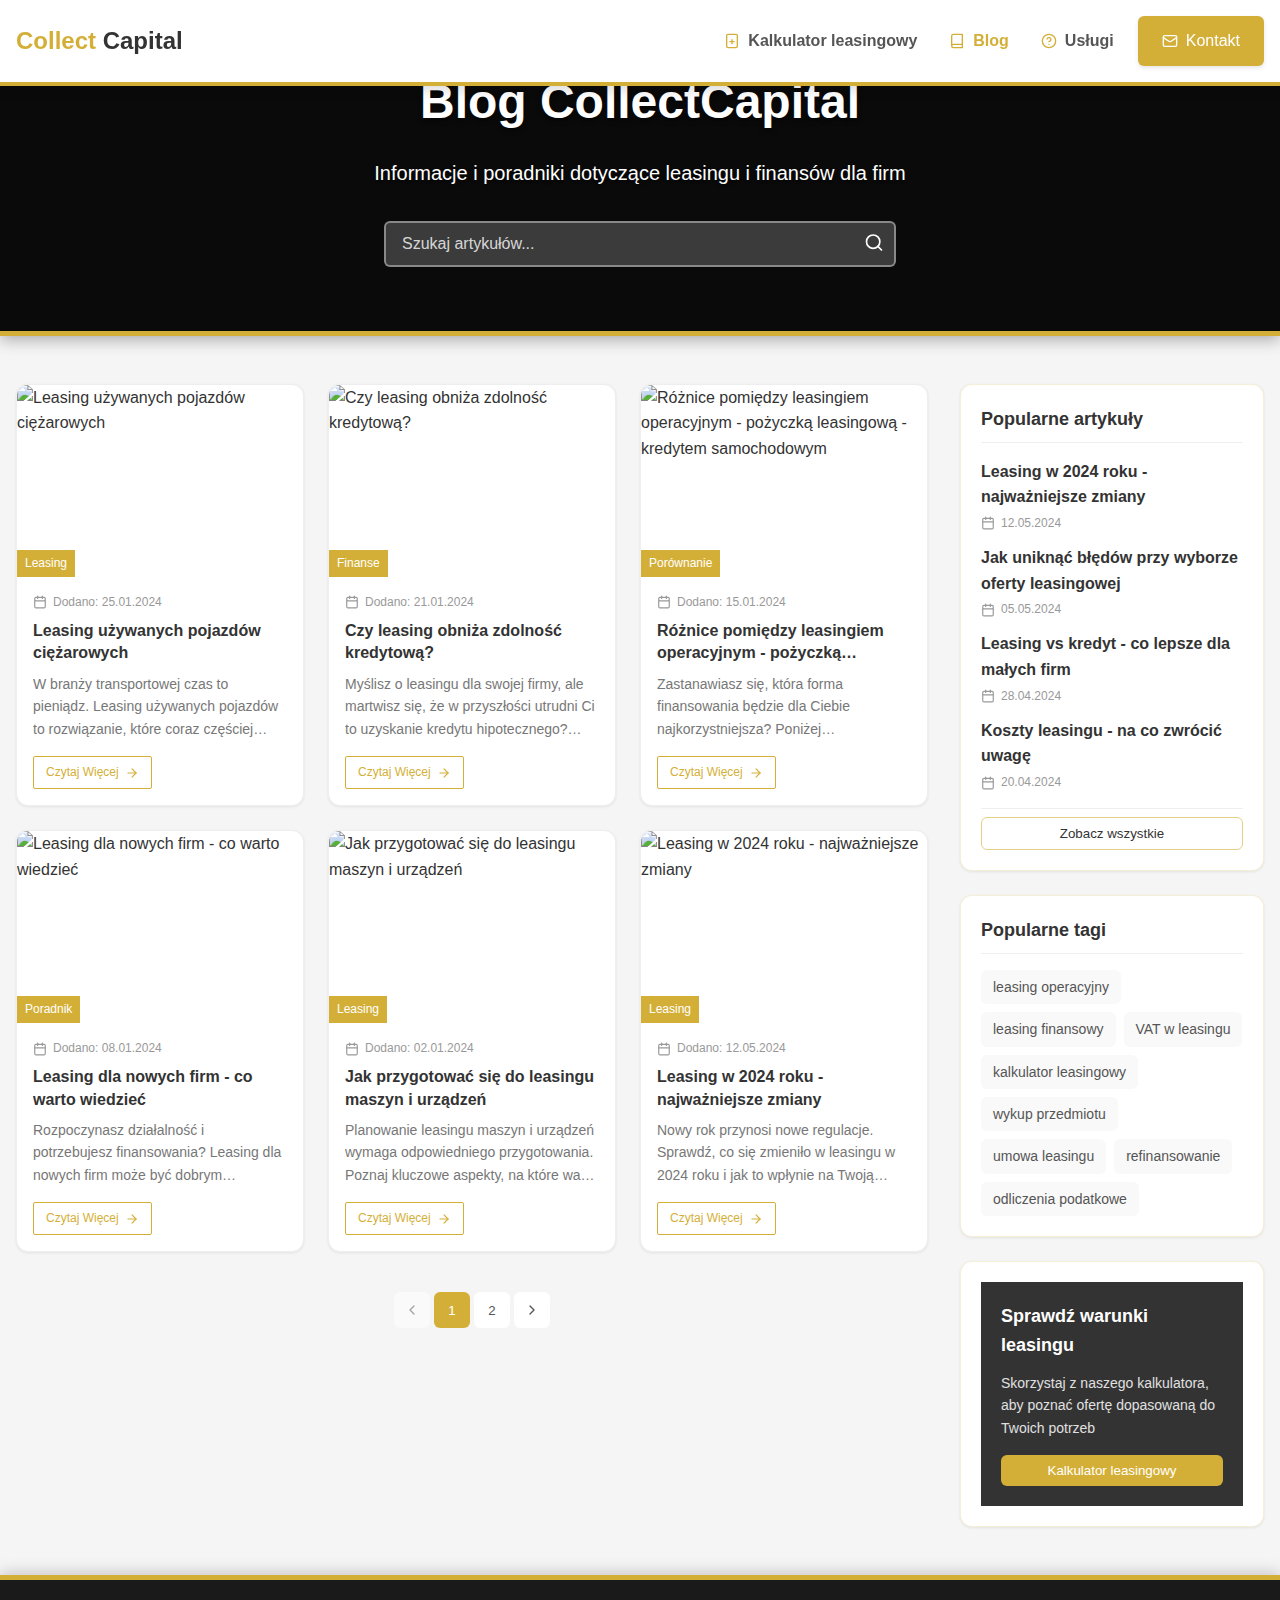
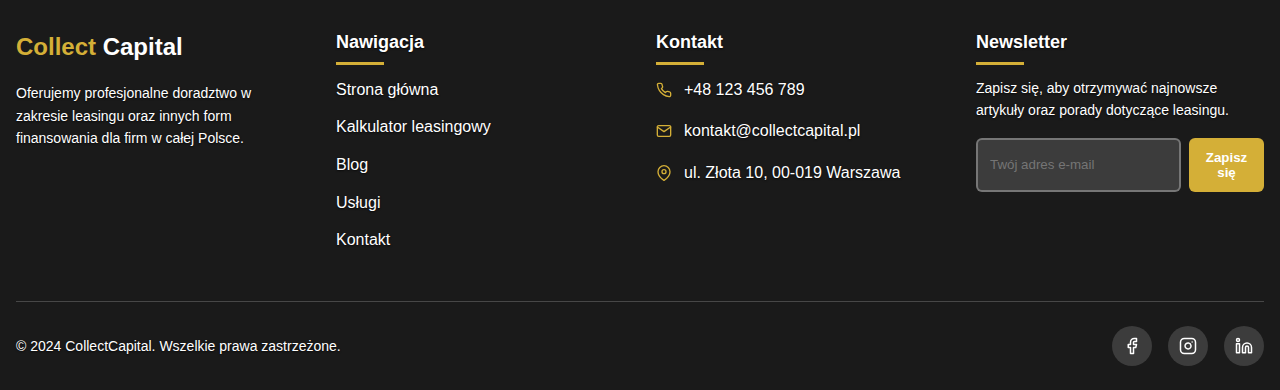
==== commit b5900ad5: "Fix: Improve blog header and footer" ====
--- a/public/blog.html
+++ b/public/blog.html
@@ -330,6 +330,45 @@
                   </a>
                 </div>
               </article>
+              
+              <!-- Article 6 -->
+              <article class="blog-card">
+                <a href="/blog-post.html?id=6">
+                  <div class="blog-card-image">
+                    <img 
+                      src="https://images.unsplash.com/photo-1661956602116-aa6865609028?w=800&h=500&auto=format&fit=crop" 
+                      alt="Leasing w 2024 roku - najważniejsze zmiany" 
+                    />
+                    <div class="blog-card-category">
+                      Leasing
+                    </div>
+                  </div>
+                </a>
+                <div class="blog-card-content">
+                  <div class="blog-card-date">
+                    <svg xmlns="http://www.w3.org/2000/svg" width="14" height="14" viewBox="0 0 24 24" fill="none" stroke="currentColor" stroke-width="2" stroke-linecap="round" stroke-linejoin="round">
+                      <rect x="3" y="4" width="18" height="18" rx="2" ry="2"></rect>
+                      <line x1="16" y1="2" x2="16" y2="6"></line>
+                      <line x1="8" y1="2" x2="8" y2="6"></line>
+                      <line x1="3" y1="10" x2="21" y2="10"></line>
+                    </svg>
+                    <span>Dodano: 12.05.2024</span>
+                  </div>
+                  <h2 class="blog-card-title">
+                    <a href="/blog-post.html?id=6">
+                      Leasing w 2024 roku - najważniejsze zmiany
+                    </a>
+                  </h2>
+                  <p class="blog-card-excerpt">Nowy rok przynosi nowe regulacje. Sprawdź, co się zmieniło w leasingu w 2024 roku i jak to wpłynie na Twoją firmę.</p>
+                  <a href="/blog-post.html?id=6" class="blog-card-link">
+                    Czytaj Więcej
+                    <svg xmlns="http://www.w3.org/2000/svg" width="14" height="14" viewBox="0 0 24 24" fill="none" stroke="currentColor" stroke-width="2" stroke-linecap="round" stroke-linejoin="round">
+                      <line x1="5" y1="12" x2="19" y2="12"></line>
+                      <polyline points="12 5 19 12 12 19"></polyline>
+                    </svg>
+                  </a>
+                </div>
+              </article>
             </div>
             
             <!-- Pagination -->
--- a/public/css/blog-styles.css
+++ b/public/css/blog-styles.css
@@ -1,4 +1,3 @@
-
 /* Resetowanie stylów */
 * {
   box-sizing: border-box;
@@ -65,7 +64,7 @@
   padding-top: 7rem;
 }
 
-/* Nagłówek (navbar) */
+/* Nagłówek (navbar) - POPRAWIONA WIDOCZNOŚĆ */
 .navbar {
   position: fixed;
   top: 0;
@@ -73,9 +72,10 @@
   right: 0;
   z-index: 50;
   transition: all 0.3s ease;
-  background-color: var(--white);
-  box-shadow: 0 2px 10px rgba(0, 0, 0, 0.1);
+  background-color: #fff;
+  box-shadow: 0 4px 12px rgba(0, 0, 0, 0.15);
   padding: 1rem 0;
+  border-bottom: 4px solid var(--brand-gold);
 }
 
 .navbar-content {
@@ -123,15 +123,16 @@
   border-radius: 0.375rem;
   color: var(--gray-700);
   transition: background-color 0.2s;
+  font-weight: 600;
 }
 
 .nav-link:hover {
-  background-color: var(--brand-lightGray);
+  background-color: var(--gray-200);
 }
 
 .nav-link.active {
   color: var(--brand-gold);
-  font-weight: 500;
+  font-weight: 600;
 }
 
 .nav-btn {
@@ -202,7 +203,7 @@
 
 .mobile-link.active {
   color: var(--brand-gold);
-  font-weight: 500;
+  font-weight: 600;
 }
 
 .mobile-btn {
@@ -236,25 +237,47 @@
   background-color: var(--brand-lightGold);
 }
 
-/* Nagłówek bloga */
+/* Nagłówek bloga - BARDZO POPRAWIONA WIDOCZNOŚĆ */
 .blog-header {
-  background-color: var(--brand-darkGray);
+  background-color: #1a1a1a;
   color: var(--white);
   padding: 4rem 1rem;
   text-align: center;
+  position: relative;
+  border-bottom: 5px solid var(--brand-gold);
+  box-shadow: 0 4px 15px rgba(0, 0, 0, 0.3);
+}
+
+.blog-header::before {
+  content: '';
+  position: absolute;
+  top: 0;
+  left: 0;
+  right: 0;
+  bottom: 0;
+  background-color: rgba(0, 0, 0, 0.6);
+  z-index: 1;
+}
+
+.blog-header .container-custom {
+  position: relative;
+  z-index: 2;
 }
 
 .blog-title {
   font-size: 2.5rem;
   font-weight: bold;
   margin-bottom: 1rem;
+  color: #ffffff;
+  text-shadow: 0 3px 5px rgba(0, 0, 0, 0.5);
 }
 
 .blog-subtitle {
   font-size: 1.25rem;
-  color: var(--gray-300);
+  color: #ffffff;
   max-width: 48rem;
   margin: 0 auto 2rem;
+  text-shadow: 0 2px 3px rgba(0, 0, 0, 0.5);
 }
 
 .search-container {
@@ -271,14 +294,14 @@
   width: 100%;
   padding: 0.75rem 1rem;
   border-radius: 0.375rem;
-  background-color: rgba(255, 255, 255, 0.1);
-  border: 1px solid rgba(255, 255, 255, 0.2);
+  background-color: rgba(255, 255, 255, 0.2);
+  border: 2px solid rgba(255, 255, 255, 0.4);
   color: var(--white);
   font-size: 1rem;
 }
 
 .search-input::placeholder {
-  color: var(--gray-400);
+  color: rgba(255, 255, 255, 0.8);
 }
 
 .search-button {
@@ -288,7 +311,7 @@
   transform: translateY(-50%);
   background: transparent;
   border: none;
-  color: var(--gray-400);
+  color: var(--white);
   cursor: pointer;
 }
 
@@ -611,11 +634,14 @@
   background-color: var(--brand-lightGold);
 }
 
-/* Stopka */
+/* Stopka - BARDZO POPRAWIONA WIDOCZNOŚĆ */
 .footer {
-  background-color: var(--brand-darkGray);
-  color: var(--white);
+  background-color: #1a1a1a;
+  color: #ffffff;
   padding: 3rem 0 1.5rem;
+  position: relative;
+  box-shadow: 0 -2px 15px rgba(0, 0, 0, 0.2);
+  border-top: 5px solid var(--brand-gold);
 }
 
 .footer-grid {
@@ -640,9 +666,10 @@
 }
 
 .footer-description {
-  color: var(--gray-400);
+  color: #ffffff;
   font-size: 0.875rem;
   max-width: 20rem;
+  text-shadow: 0 1px 2px rgba(0, 0, 0, 0.7);
 }
 
 .footer-heading {
@@ -650,6 +677,8 @@
   font-weight: 600;
   margin-bottom: 1.25rem;
   position: relative;
+  color: #ffffff;
+  text-shadow: 0 1px 2px rgba(0, 0, 0, 0.7);
 }
 
 .footer-heading::after {
@@ -658,7 +687,7 @@
   left: 0;
   bottom: -0.5rem;
   width: 3rem;
-  height: 2px;
+  height: 3px;
   background-color: var(--brand-gold);
 }
 
@@ -669,8 +698,9 @@
 }
 
 .footer-link {
-  color: var(--gray-400);
+  color: #ffffff;
   transition: color 0.2s;
+  text-shadow: 0 1px 2px rgba(0, 0, 0, 0.7);
 }
 
 .footer-link:hover {
@@ -687,7 +717,8 @@
 .footer-contact-item {
   display: flex;
   align-items: center;
-  color: var(--gray-400);
+  color: #ffffff;
+  text-shadow: 0 1px 2px rgba(0, 0, 0, 0.7);
 }
 
 .footer-icon {
@@ -696,9 +727,10 @@
 }
 
 .footer-newsletter-text {
-  color: var(--gray-400);
+  color: #ffffff;
   margin-bottom: 1rem;
   font-size: 0.875rem;
+  text-shadow: 0 1px 2px rgba(0, 0, 0, 0.7);
 }
 
 .footer-newsletter-form {
@@ -710,8 +742,8 @@
 .footer-newsletter-input {
   padding: 0.75rem;
   border-radius: 0.375rem;
-  border: 1px solid var(--gray-700);
-  background-color: var(--gray-800);
+  border: 2px solid rgba(255, 255, 255, 0.3);
+  background-color: rgba(255, 255, 255, 0.15);
   color: var(--white);
 }
 
@@ -723,6 +755,7 @@
   border-radius: 0.375rem;
   cursor: pointer;
   transition: background-color 0.2s;
+  font-weight: 600;
 }
 
 .footer-newsletter-submit:hover {
@@ -736,12 +769,13 @@
   gap: 1rem;
   margin-top: 3rem;
   padding-top: 1.5rem;
-  border-top: 1px solid var(--gray-700);
+  border-top: 1px solid rgba(255, 255, 255, 0.2);
 }
 
 .footer-copyright {
   font-size: 0.875rem;
-  color: var(--gray-500);
+  color: #ffffff;
+  text-shadow: 0 1px 2px rgba(0, 0, 0, 0.7);
 }
 
 .footer-social {
@@ -756,8 +790,8 @@
   width: 2.5rem;
   height: 2.5rem;
   border-radius: 50%;
-  background-color: var(--gray-800);
-  color: var(--gray-400);
+  background-color: rgba(255, 255, 255, 0.15);
+  color: #ffffff;
   transition: all 0.2s;
 }
 
@@ -1133,6 +1167,22 @@
   color: var(--brand-gold);
 }
 
+/* Górna stopka (navbar) - zaktualizowane style dla lepszej widoczności */
+.navbar {
+  background-color: #fff;
+  border-bottom: 4px solid var(--brand-gold);
+  box-shadow: 0 4px 12px rgba(0, 0, 0, 0.15);
+}
+
+.logo-text {
+  color: var(--brand-darkGray);
+}
+
+.nav-link {
+  color: var(--gray-700);
+  font-weight: 600;
+}
+
 /* Responsywność */
 @media (min-width: 640px) {
   .articles-container {
